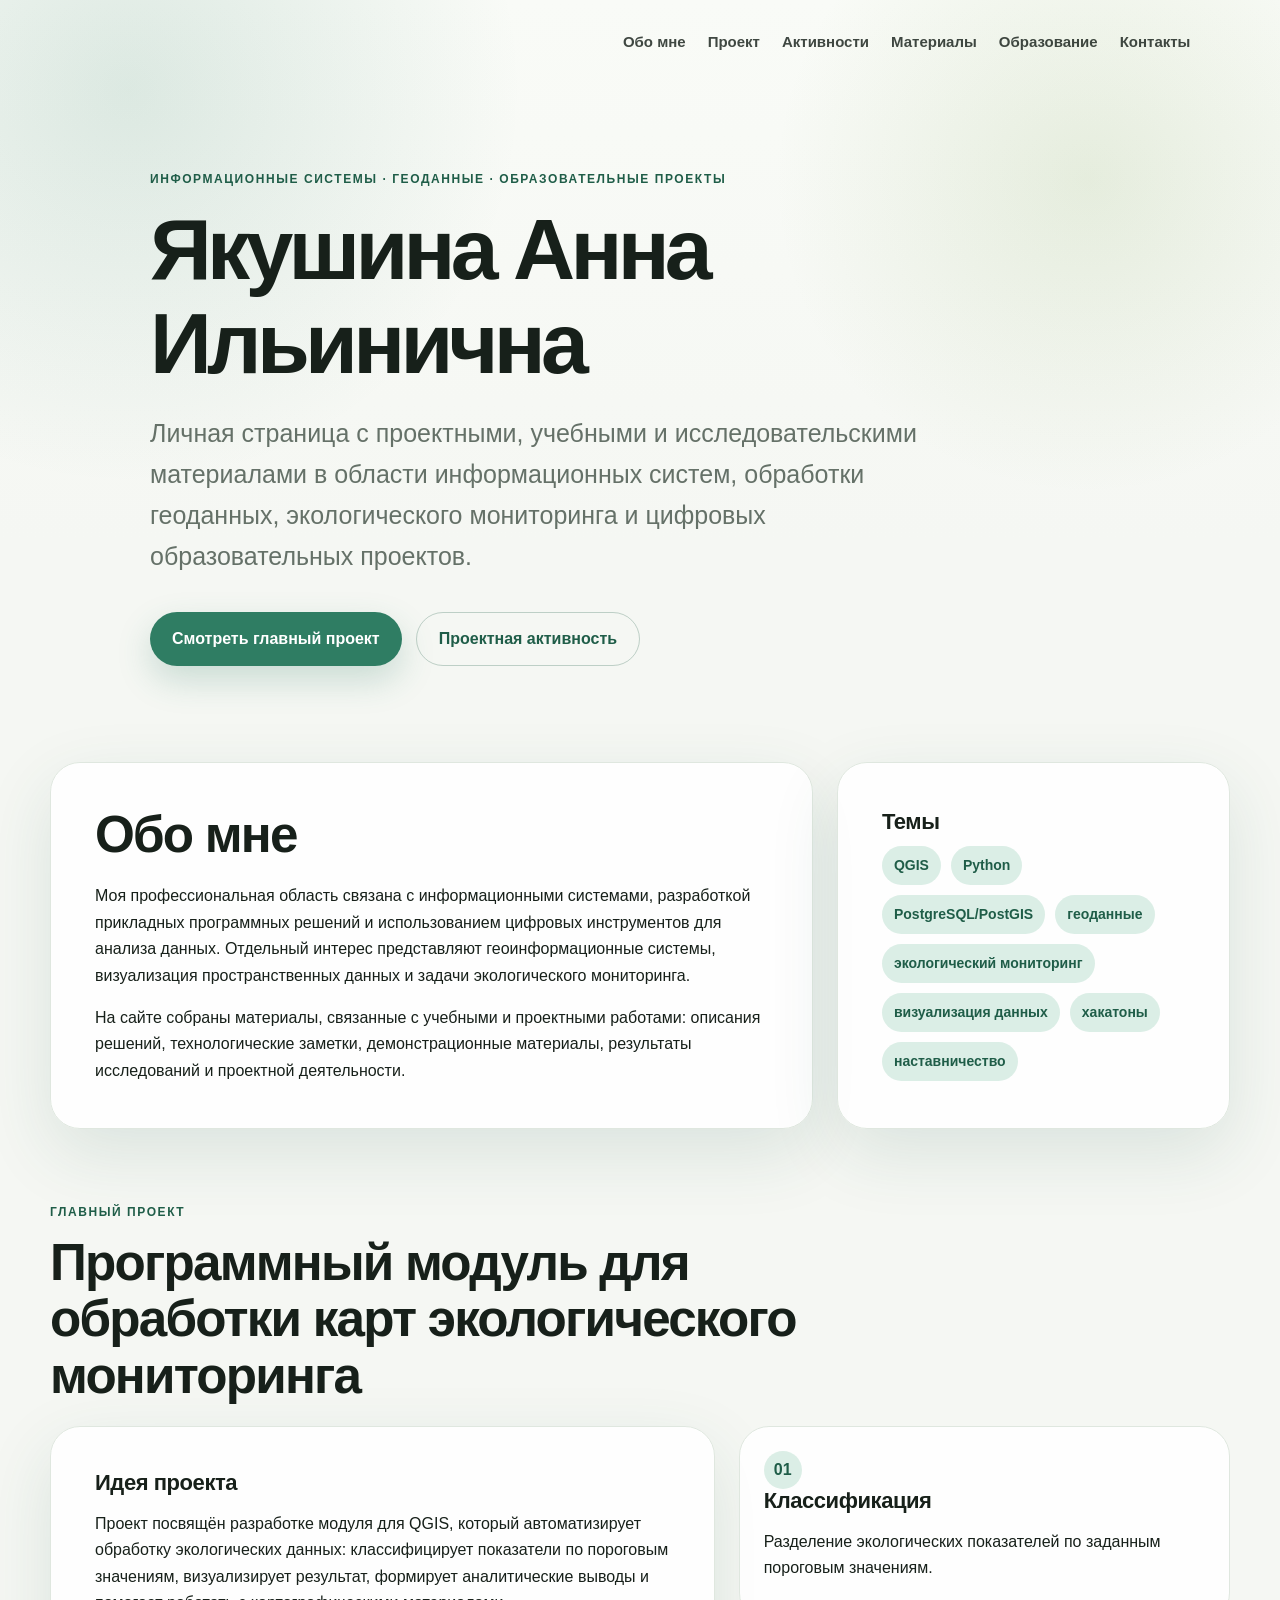
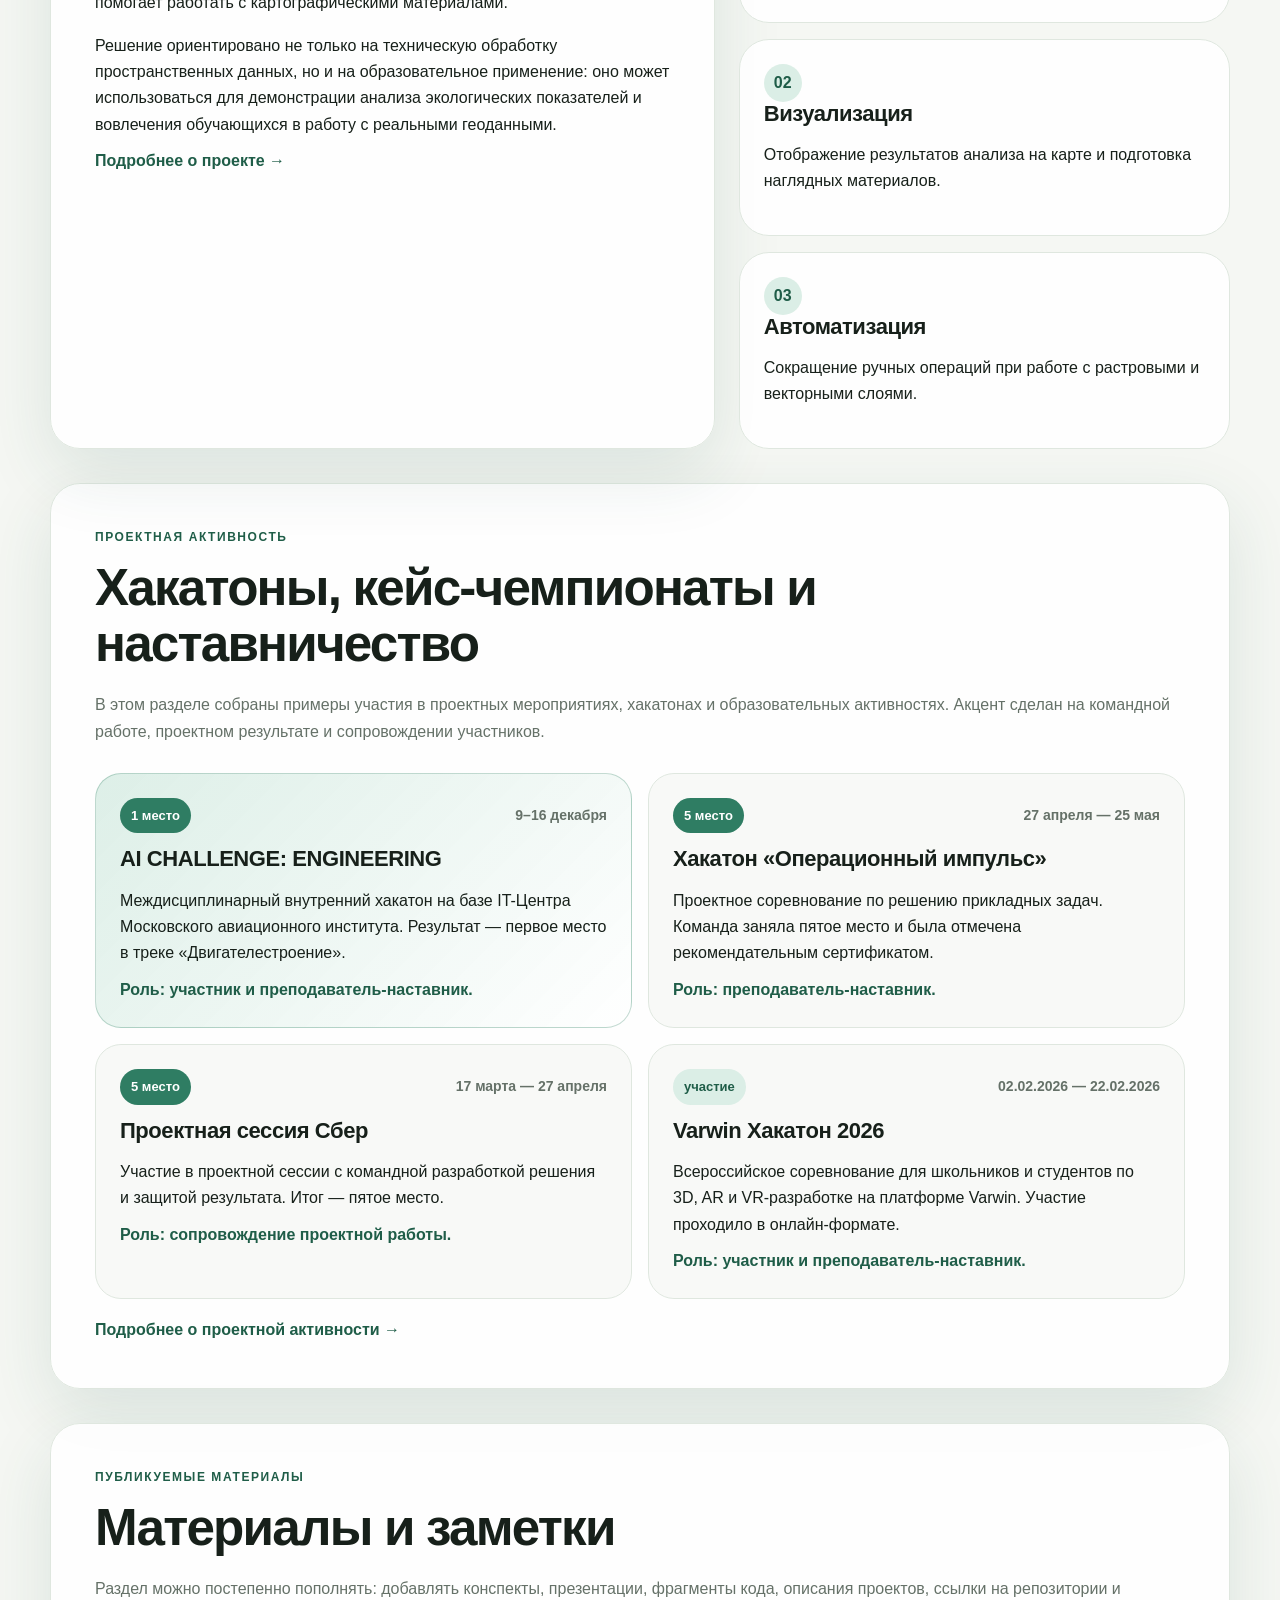
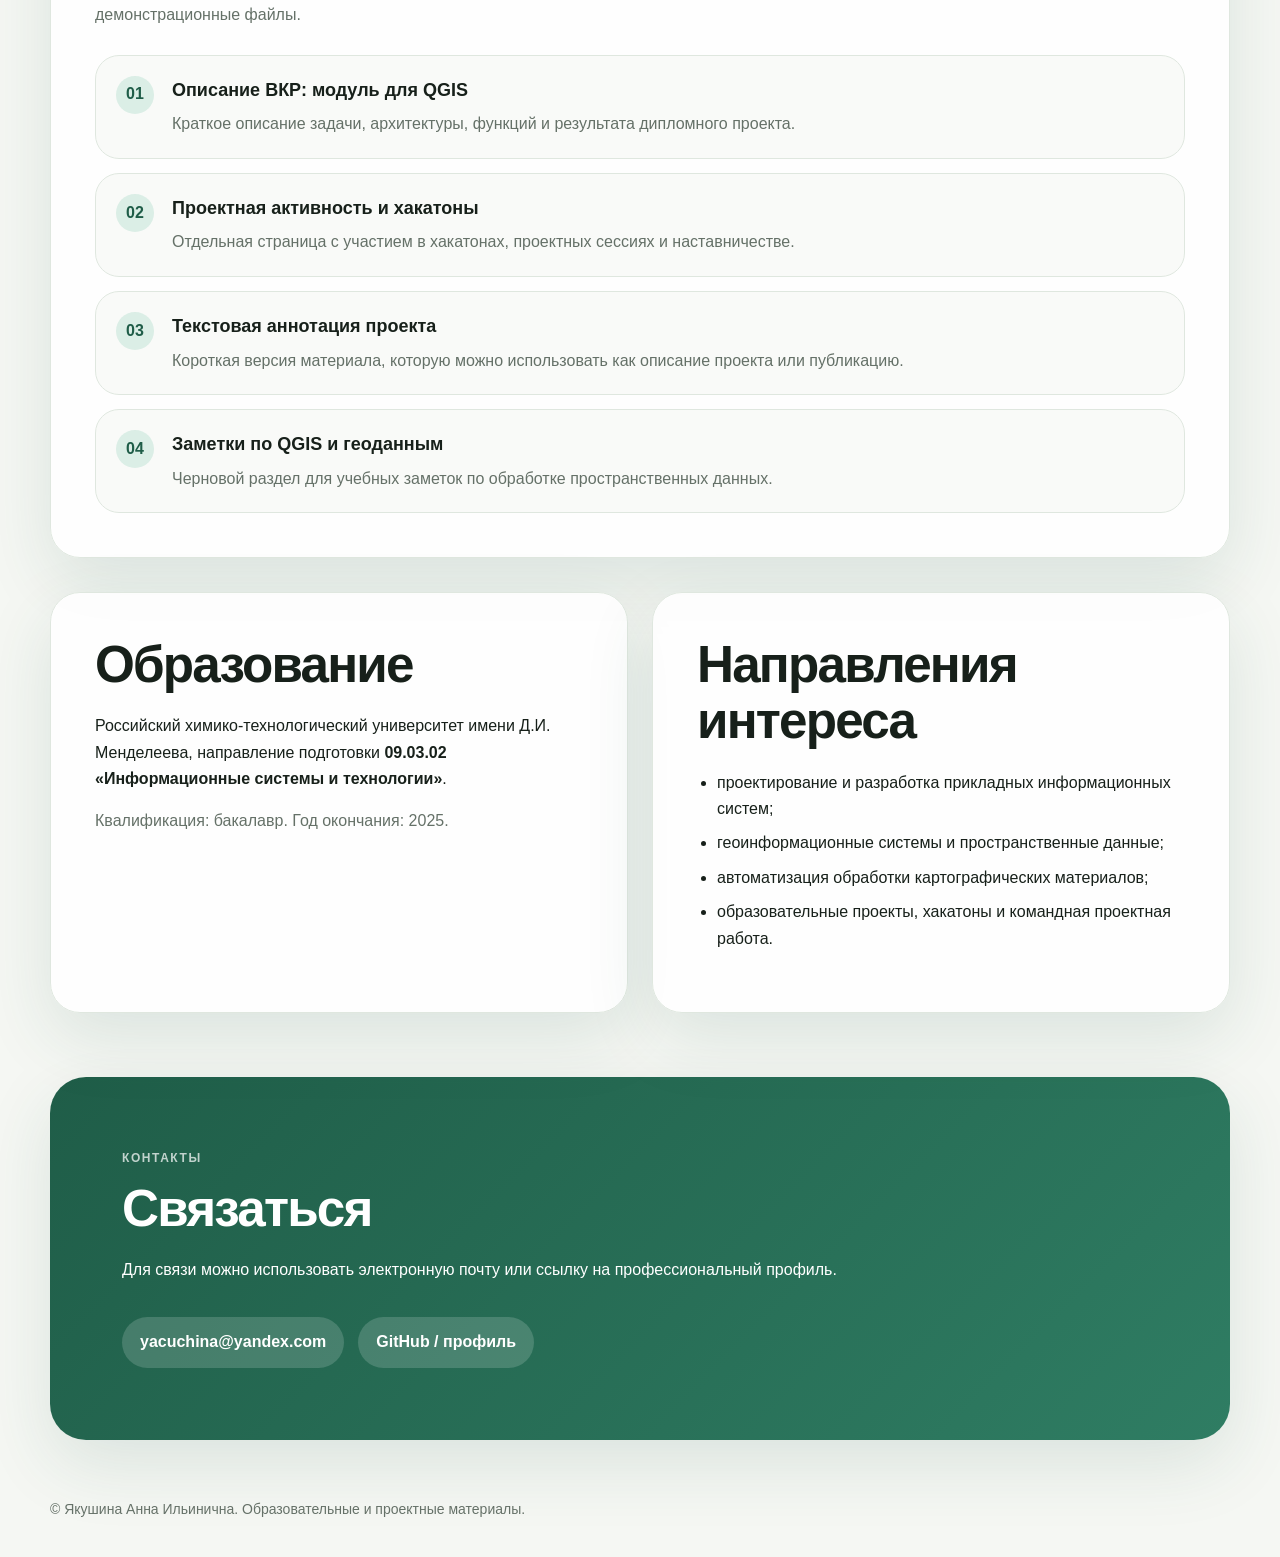
==== index.html @ 46ce4312 "Add files via upload" ====
<!DOCTYPE html>
<html lang="ru">
<head>
  <meta charset="UTF-8" />
  <meta name="viewport" content="width=device-width, initial-scale=1.0" />
  <title>Якушина Анна — образовательные и проектные материалы</title>
  <meta name="description" content="Личный сайт Якушиной Анны Ильиничны: материалы по информационным системам, геоданным, QGIS, экологическому мониторингу, проектной и образовательной деятельности." />
  <link rel="stylesheet" href="styles.css" />
</head>
<body>
  <header class="hero">
    <nav class="nav" aria-label="Навигация по сайту">
      <a href="#about">Обо мне</a>
      <a href="#project">Проект</a>
      <a href="#activities">Активности</a>
      <a href="#materials">Материалы</a>
      <a href="#education">Образование</a>
      <a href="#contacts">Контакты</a>
    </nav>

    <div class="hero-content">
      <p class="eyebrow">информационные системы · геоданные · образовательные проекты</p>
      <h1>Якушина Анна Ильинична</h1>
      <p class="subtitle">
        Личная страница с проектными, учебными и исследовательскими материалами в области информационных систем,
        обработки геоданных, экологического мониторинга и цифровых образовательных проектов.
      </p>
      <div class="hero-actions">
        <a class="button" href="#project">Смотреть главный проект</a>
        <a class="button secondary" href="#activities">Проектная активность</a>
      </div>
    </div>
  </header>

  <main>
    <section id="about" class="section intro-grid">
      <div class="card wide-card">
        <h2>Обо мне</h2>
        <p>
          Моя профессиональная область связана с информационными системами, разработкой прикладных программных
          решений и использованием цифровых инструментов для анализа данных. Отдельный интерес представляют
          геоинформационные системы, визуализация пространственных данных и задачи экологического мониторинга.
        </p>
        <p>
          На сайте собраны материалы, связанные с учебными и проектными работами: описания решений,
          технологические заметки, демонстрационные материалы, результаты исследований и проектной деятельности.
        </p>
      </div>

      <aside class="card profile-card" aria-label="Основные направления">
        <h3>Темы</h3>
        <div class="tag-cloud">
          <span>QGIS</span>
          <span>Python</span>
          <span>PostgreSQL/PostGIS</span>
          <span>геоданные</span>
          <span>экологический мониторинг</span>
          <span>визуализация данных</span>
          <span>хакатоны</span>
          <span>наставничество</span>
        </div>
      </aside>
    </section>

    <section id="project" class="section project-section">
      <div class="section-heading">
        <p class="eyebrow">главный проект</p>
        <h2>Программный модуль для обработки карт экологического мониторинга</h2>
      </div>

      <div class="project-layout">
        <article class="card project-card">
          <h3>Идея проекта</h3>
          <p>
            Проект посвящён разработке модуля для QGIS, который автоматизирует обработку экологических данных:
            классифицирует показатели по пороговым значениям, визуализирует результат, формирует аналитические
            выводы и помогает работать с картографическими материалами.
          </p>
          <p>
            Решение ориентировано не только на техническую обработку пространственных данных, но и на образовательное
            применение: оно может использоваться для демонстрации анализа экологических показателей и вовлечения
            обучающихся в работу с реальными геоданными.
          </p>
          <a class="text-link" href="vkr.html">Подробнее о проекте →</a>
        </article>

        <div class="feature-stack">
          <div class="feature-card">
            <span class="number">01</span>
            <h3>Классификация</h3>
            <p>Разделение экологических показателей по заданным пороговым значениям.</p>
          </div>
          <div class="feature-card">
            <span class="number">02</span>
            <h3>Визуализация</h3>
            <p>Отображение результатов анализа на карте и подготовка наглядных материалов.</p>
          </div>
          <div class="feature-card">
            <span class="number">03</span>
            <h3>Автоматизация</h3>
            <p>Сокращение ручных операций при работе с растровыми и векторными слоями.</p>
          </div>
        </div>
      </div>
    </section>

    <section id="activities" class="section card">
      <div class="section-heading compact">
        <p class="eyebrow">проектная активность</p>
        <h2>Хакатоны, кейс-чемпионаты и наставничество</h2>
      </div>
      <p class="muted">
        В этом разделе собраны примеры участия в проектных мероприятиях, хакатонах и образовательных активностях.
        Акцент сделан на командной работе, проектном результате и сопровождении участников.
      </p>

      <div class="achievements-grid">
        <article class="achievement-card highlight">
          <div class="achievement-topline">
            <span class="badge">1 место</span>
            <span class="date">9–16 декабря</span>
          </div>
          <h3>AI CHALLENGE: ENGINEERING</h3>
          <p>
            Междисциплинарный внутренний хакатон на базе IT-Центра Московского авиационного института.
            Результат — первое место в треке «Двигателестроение».
          </p>
          <p class="role">Роль: участник и преподаватель-наставник.</p>
        </article>

        <article class="achievement-card">
          <div class="achievement-topline">
            <span class="badge">5 место</span>
            <span class="date">27 апреля — 25 мая</span>
          </div>
          <h3>Хакатон «Операционный импульс»</h3>
          <p>
            Проектное соревнование по решению прикладных задач. Команда заняла пятое место и была отмечена
            рекомендательным сертификатом.
          </p>
          <p class="role">Роль: преподаватель-наставник.</p>
        </article>

        <article class="achievement-card">
          <div class="achievement-topline">
            <span class="badge">5 место</span>
            <span class="date">17 марта — 27 апреля</span>
          </div>
          <h3>Проектная сессия Сбер</h3>
          <p>
            Участие в проектной сессии с командной разработкой решения и защитой результата. Итог — пятое место.
          </p>
          <p class="role">Роль: сопровождение проектной работы.</p>
        </article>

        <article class="achievement-card">
          <div class="achievement-topline">
            <span class="badge neutral">участие</span>
            <span class="date">02.02.2026 — 22.02.2026</span>
          </div>
          <h3>Varwin Хакатон 2026</h3>
          <p>
            Всероссийское соревнование для школьников и студентов по 3D, AR и VR-разработке на платформе Varwin.
            Участие проходило в онлайн-формате.
          </p>
          <p class="role">Роль: участник и преподаватель-наставник.</p>
        </article>
      </div>

      <a class="text-link" href="activities.html">Подробнее о проектной активности →</a>
    </section>

    <section id="materials" class="section card">
      <div class="section-heading compact">
        <p class="eyebrow">публикуемые материалы</p>
        <h2>Материалы и заметки</h2>
      </div>
      <p class="muted">
        Раздел можно постепенно пополнять: добавлять конспекты, презентации, фрагменты кода, описания проектов,
        ссылки на репозитории и демонстрационные файлы.
      </p>

      <div class="materials-list">
        <a href="vkr.html" class="material">
          <span>01</span>
          <div>
            <strong>Описание ВКР: модуль для QGIS</strong>
            <p>Краткое описание задачи, архитектуры, функций и результата дипломного проекта.</p>
          </div>
        </a>

        <a href="activities.html" class="material">
          <span>02</span>
          <div>
            <strong>Проектная активность и хакатоны</strong>
            <p>Отдельная страница с участием в хакатонах, проектных сессиях и наставничестве.</p>
          </div>
        </a>

        <a href="materials/vkr-summary.md" class="material">
          <span>03</span>
          <div>
            <strong>Текстовая аннотация проекта</strong>
            <p>Короткая версия материала, которую можно использовать как описание проекта или публикацию.</p>
          </div>
        </a>

        <a href="materials/qgis-notes.md" class="material">
          <span>04</span>
          <div>
            <strong>Заметки по QGIS и геоданным</strong>
            <p>Черновой раздел для учебных заметок по обработке пространственных данных.</p>
          </div>
        </a>
      </div>
    </section>

    <section id="education" class="section split-section">
      <div class="card">
        <h2>Образование</h2>
        <p>
          Российский химико-технологический университет имени Д.И. Менделеева, направление подготовки
          <strong>09.03.02 «Информационные системы и технологии»</strong>.
        </p>
        <p class="muted">Квалификация: бакалавр. Год окончания: 2025.</p>
      </div>

      <div class="card">
        <h2>Направления интереса</h2>
        <ul class="clean-list">
          <li>проектирование и разработка прикладных информационных систем;</li>
          <li>геоинформационные системы и пространственные данные;</li>
          <li>автоматизация обработки картографических материалов;</li>
          <li>образовательные проекты, хакатоны и командная проектная работа.</li>
        </ul>
      </div>
    </section>

    <section id="contacts" class="section contact-card">
      <p class="eyebrow">контакты</p>
      <h2>Связаться</h2>
      <p>
        Для связи можно использовать электронную почту или ссылку на профессиональный профиль.
      </p>
      <div class="contact-links">
        <a href="mailto:yacuchina@yandex.com">yacuchina@yandex.com</a>
        <a href="https://github.com/AnnaYakushina1328">GitHub / профиль</a>
      </div>
    </section>
  </main>

  <footer class="footer">
    <p>© Якушина Анна Ильинична. Образовательные и проектные материалы.</p>
  </footer>
</body>
</html>
---- styles.css ----
:root {
  --bg: #f5f7f3;
  --card: #ffffff;
  --text: #17201a;
  --muted: #657168;
  --accent: #2f7d63;
  --accent-dark: #1f5d48;
  --accent-soft: #dbeee6;
  --line: #dfe7df;
  --shadow: 0 24px 70px rgba(31, 93, 72, 0.12);
}

* { box-sizing: border-box; }

html { scroll-behavior: smooth; }

body {
  margin: 0;
  font-family: Inter, Arial, sans-serif;
  background: var(--bg);
  color: var(--text);
  line-height: 1.65;
}

body::before {
  content: "";
  position: fixed;
  inset: 0;
  z-index: -1;
  background:
    radial-gradient(circle at 10% 10%, rgba(47, 125, 99, 0.14), transparent 28%),
    radial-gradient(circle at 85% 20%, rgba(134, 170, 95, 0.16), transparent 24%),
    linear-gradient(180deg, #f9fbf7 0%, var(--bg) 60%);
}

.nav {
  display: flex;
  justify-content: flex-end;
  flex-wrap: wrap;
  gap: 10px 22px;
  max-width: 1180px;
  margin: 0 auto;
}

.nav a {
  color: var(--text);
  text-decoration: none;
  font-weight: 700;
  font-size: 15px;
  opacity: 0.82;
}

.nav a:hover { color: var(--accent-dark); opacity: 1; }

.hero,
.page-header {
  padding: 30px 7vw 96px;
  min-height: 560px;
}

.hero-content,
.page-title {
  max-width: 980px;
  margin: 115px auto 0;
}

.eyebrow {
  margin: 0 0 12px;
  color: var(--accent-dark);
  text-transform: uppercase;
  letter-spacing: 0.13em;
  font-size: 12px;
  font-weight: 800;
}

h1,
h2,
h3 { line-height: 1.1; }

h1 {
  margin: 0 0 22px;
  font-size: clamp(42px, 7vw, 86px);
  letter-spacing: -0.055em;
}

h2 {
  margin: 0 0 20px;
  font-size: clamp(30px, 4vw, 52px);
  letter-spacing: -0.035em;
}

h3 {
  margin: 0 0 12px;
  font-size: 22px;
  letter-spacing: -0.02em;
}

.subtitle {
  max-width: 820px;
  margin: 0;
  color: var(--muted);
  font-size: clamp(19px, 2.1vw, 25px);
}

.hero-actions,
.contact-links {
  display: flex;
  flex-wrap: wrap;
  gap: 14px;
  margin-top: 34px;
}

.button {
  display: inline-flex;
  align-items: center;
  justify-content: center;
  padding: 13px 22px;
  border-radius: 999px;
  background: var(--accent);
  color: white;
  text-decoration: none;
  font-weight: 800;
  box-shadow: 0 14px 34px rgba(47, 125, 99, 0.22);
}

.button.secondary {
  background: transparent;
  color: var(--accent-dark);
  border: 1px solid rgba(31, 93, 72, 0.26);
  box-shadow: none;
}

.text-link {
  display: inline-block;
  margin-top: 10px;
  color: var(--accent-dark);
  font-weight: 800;
  text-decoration: none;
}

.text-link:hover { text-decoration: underline; }

.section {
  width: min(1180px, calc(100% - 40px));
  margin: 0 auto 34px;
}

.card,
.feature-card,
.mini-note {
  background: rgba(255, 255, 255, 0.86);
  border: 1px solid var(--line);
  border-radius: 30px;
  box-shadow: var(--shadow);
}

.card { padding: clamp(24px, 4vw, 44px); }

.intro-grid,
.project-layout,
.split-section,
.article-layout {
  display: grid;
  gap: 24px;
}

.intro-grid { grid-template-columns: 1.65fr 0.85fr; }
.project-layout { grid-template-columns: 1.15fr 0.85fr; align-items: stretch; }
.split-section { grid-template-columns: repeat(2, minmax(0, 1fr)); }
.article-layout { grid-template-columns: minmax(0, 1fr) 330px; align-items: start; }

.wide-card p:last-child,
.project-card p:last-of-type,
.article-card p:last-child { margin-bottom: 0; }

.profile-card {
  display: flex;
  flex-direction: column;
  justify-content: center;
}

.tag-cloud {
  display: flex;
  flex-wrap: wrap;
  gap: 10px;
}

.tag-cloud span {
  padding: 8px 12px;
  border-radius: 999px;
  background: var(--accent-soft);
  color: var(--accent-dark);
  font-weight: 800;
  font-size: 14px;
}

.section-heading { max-width: 900px; margin-bottom: 22px; }
.section-heading.compact { margin-bottom: 6px; }

.project-section { padding-top: 40px; }
.project-card { min-height: 100%; }

.feature-stack {
  display: grid;
  gap: 16px;
}

.feature-card {
  padding: 24px;
  box-shadow: none;
}

.feature-card .number,
.material span {
  display: inline-flex;
  align-items: center;
  justify-content: center;
  width: 38px;
  height: 38px;
  border-radius: 50%;
  background: var(--accent-soft);
  color: var(--accent-dark);
  font-weight: 900;
  flex: 0 0 auto;
}

.grid { display: grid; gap: 18px; }
.grid.two { grid-template-columns: repeat(2, minmax(0, 1fr)); }
.grid.three { grid-template-columns: repeat(3, minmax(0, 1fr)); }

.materials-list {
  display: grid;
  gap: 14px;
  margin-top: 26px;
}

.material {
  display: flex;
  gap: 18px;
  padding: 20px;
  border: 1px solid var(--line);
  border-radius: 24px;
  color: var(--text);
  text-decoration: none;
  background: rgba(245, 247, 243, 0.6);
}

.material:hover {
  border-color: rgba(47, 125, 99, 0.35);
  transform: translateY(-1px);
}

.material strong { font-size: 18px; }
.material p { margin: 6px 0 0; color: var(--muted); }

.muted { color: var(--muted); }

.clean-list { padding-left: 20px; }
.clean-list li { margin-bottom: 8px; }

.contact-card {
  margin-top: 64px;
  padding: clamp(34px, 6vw, 72px);
  border-radius: 36px;
  background: linear-gradient(135deg, var(--accent-dark), #2f7d63);
  color: white;
  box-shadow: var(--shadow);
}

.contact-card .eyebrow,
.contact-card .muted { color: rgba(255, 255, 255, 0.72); }
.contact-card p { max-width: 760px; }

.contact-links a {
  padding: 12px 18px;
  border-radius: 999px;
  background: rgba(255, 255, 255, 0.16);
  color: white;
  text-decoration: none;
  font-weight: 800;
}

.page-header { min-height: 480px; }
.page-title { margin-top: 100px; }
.article-card h2 { margin-top: 38px; }
.article-card h2:first-child { margin-top: 0; }
.article-card li { margin-bottom: 8px; }

.article-grid { margin: 22px 0 10px; }
.mini-note { padding: 22px; box-shadow: none; }
.mini-note p { margin-bottom: 0; color: var(--muted); }

.sticky-card {
  position: sticky;
  top: 22px;
  box-shadow: none;
}

.facts {
  display: grid;
  gap: 14px;
  margin: 0;
}

.facts dt {
  color: var(--muted);
  font-size: 13px;
  text-transform: uppercase;
  letter-spacing: 0.1em;
  font-weight: 900;
}

.facts dd {
  margin: -8px 0 0;
  font-weight: 700;
}

.footer {
  width: min(1180px, calc(100% - 40px));
  margin: 58px auto 36px;
  color: var(--muted);
  font-size: 14px;
}

@media (max-width: 900px) {
  .intro-grid,
  .project-layout,
  .split-section,
  .article-layout,
  .achievements-grid,
  .grid.two,
  .grid.three {
    grid-template-columns: 1fr;
  }

  .hero,
  .page-header { padding-top: 24px; min-height: auto; }
  .hero-content,
  .page-title { margin-top: 72px; }
  .nav { justify-content: flex-start; }
  .sticky-card { position: static; }
}

@media (max-width: 560px) {
  .section { width: min(100% - 24px, 1180px); }
  .hero,
  .page-header { padding-left: 18px; padding-right: 18px; }
  .card { border-radius: 24px; }
  .material { flex-direction: column; }
}


.achievements-grid {
  display: grid;
  grid-template-columns: repeat(2, minmax(0, 1fr));
  gap: 16px;
  margin: 28px 0 8px;
}

.achievement-card {
  padding: 24px;
  border: 1px solid var(--line);
  border-radius: 26px;
  background: rgba(245, 247, 243, 0.68);
}

.achievement-card.highlight {
  background: linear-gradient(135deg, rgba(219, 238, 230, 0.95), rgba(255, 255, 255, 0.86));
  border-color: rgba(47, 125, 99, 0.28);
}

.achievement-topline {
  display: flex;
  align-items: center;
  justify-content: space-between;
  gap: 12px;
  margin-bottom: 14px;
}

.badge {
  display: inline-flex;
  align-items: center;
  justify-content: center;
  padding: 7px 11px;
  border-radius: 999px;
  background: var(--accent);
  color: #fff;
  font-size: 13px;
  font-weight: 900;
  white-space: nowrap;
}

.badge.neutral {
  background: var(--accent-soft);
  color: var(--accent-dark);
}

.date {
  color: var(--muted);
  font-size: 14px;
  font-weight: 800;
  text-align: right;
}

.achievement-card p { margin-bottom: 10px; }
.achievement-card .role {
  margin: 0;
  color: var(--accent-dark);
  font-weight: 800;
}

.timeline {
  display: grid;
  gap: 26px;
  margin: 34px 0 10px;
}

.timeline-item {
  display: grid;
  grid-template-columns: 34px minmax(0, 1fr);
  gap: 18px;
}

.timeline-marker {
  position: relative;
  width: 18px;
  height: 18px;
  margin: 7px auto 0;
  border-radius: 50%;
  background: var(--accent);
  box-shadow: 0 0 0 8px var(--accent-soft);
}

.timeline-item:not(:last-child) .timeline-marker::after {
  content: "";
  position: absolute;
  left: 50%;
  top: 25px;
  width: 2px;
  height: calc(100% + 124px);
  transform: translateX(-50%);
  background: var(--line);
}

.timeline-content {
  padding-bottom: 8px;
}

.timeline-content h2 {
  font-size: clamp(24px, 3vw, 36px);
  margin-bottom: 12px;
}
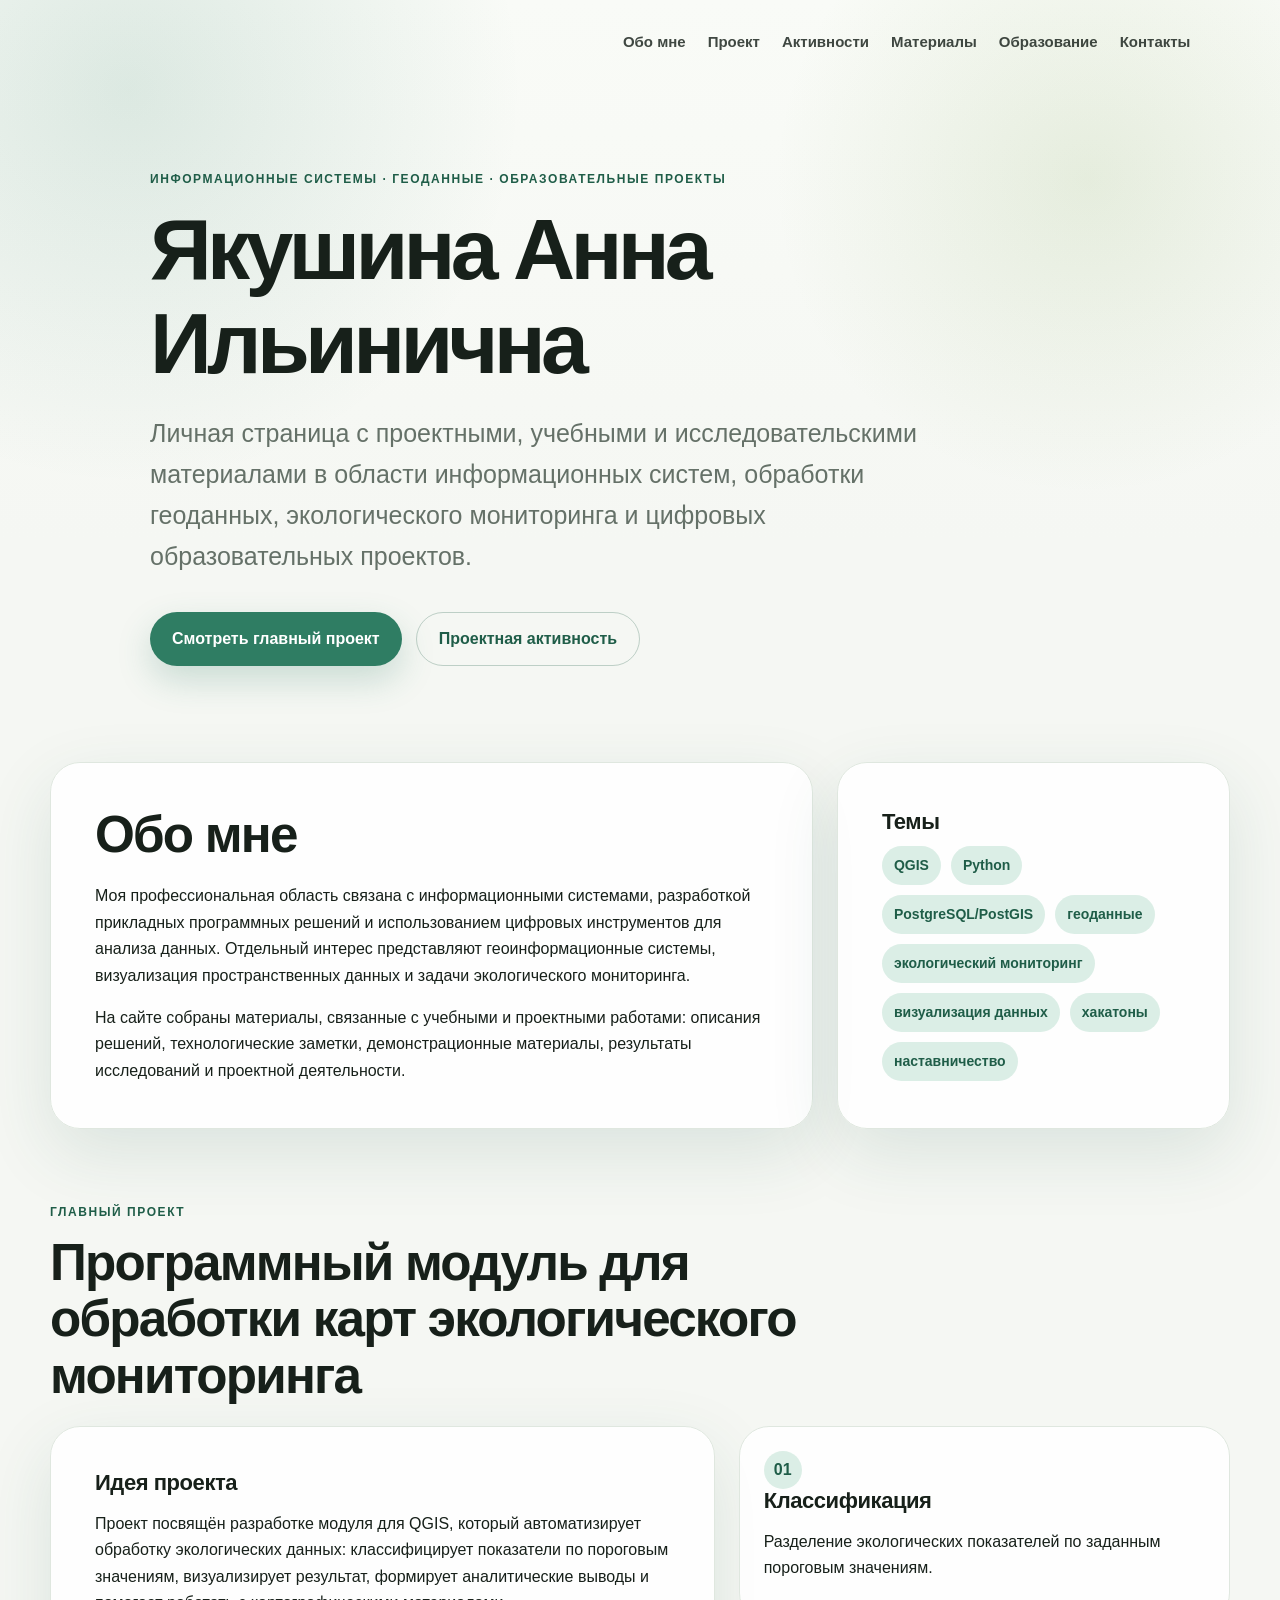
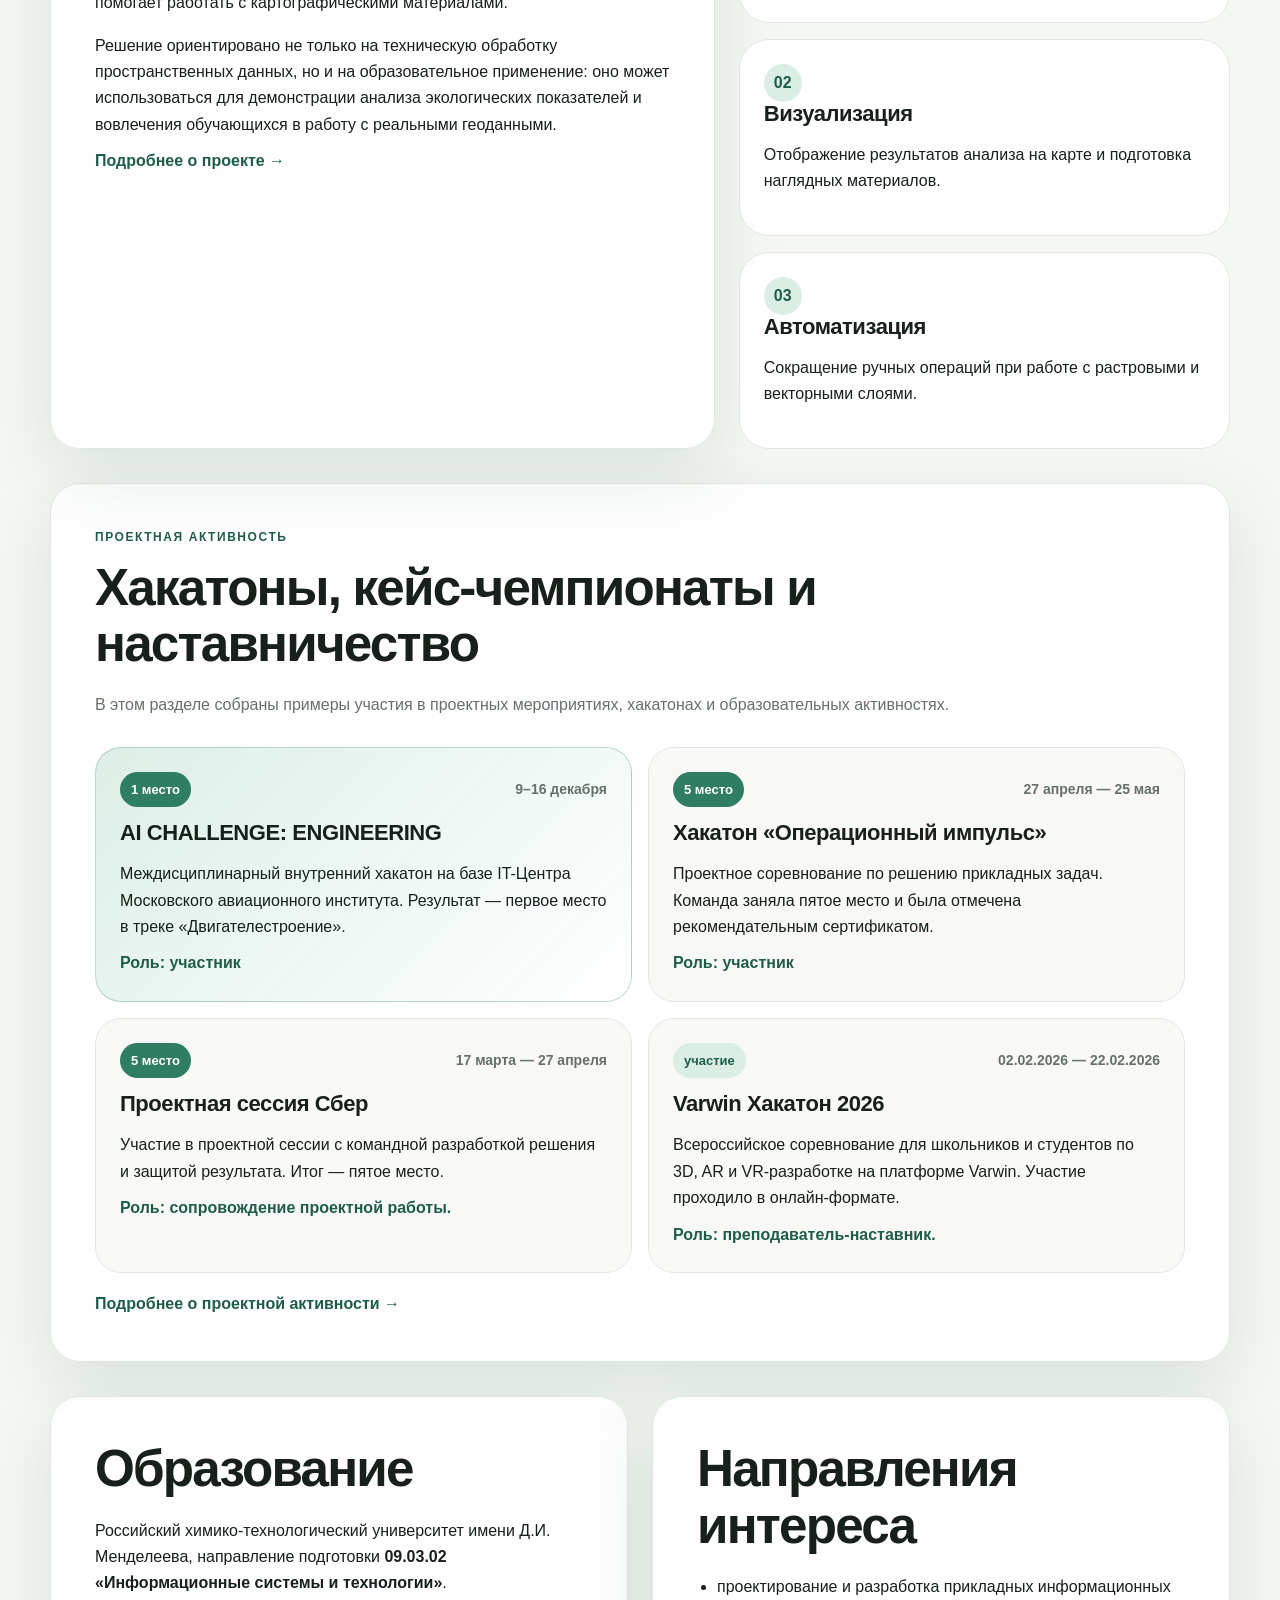
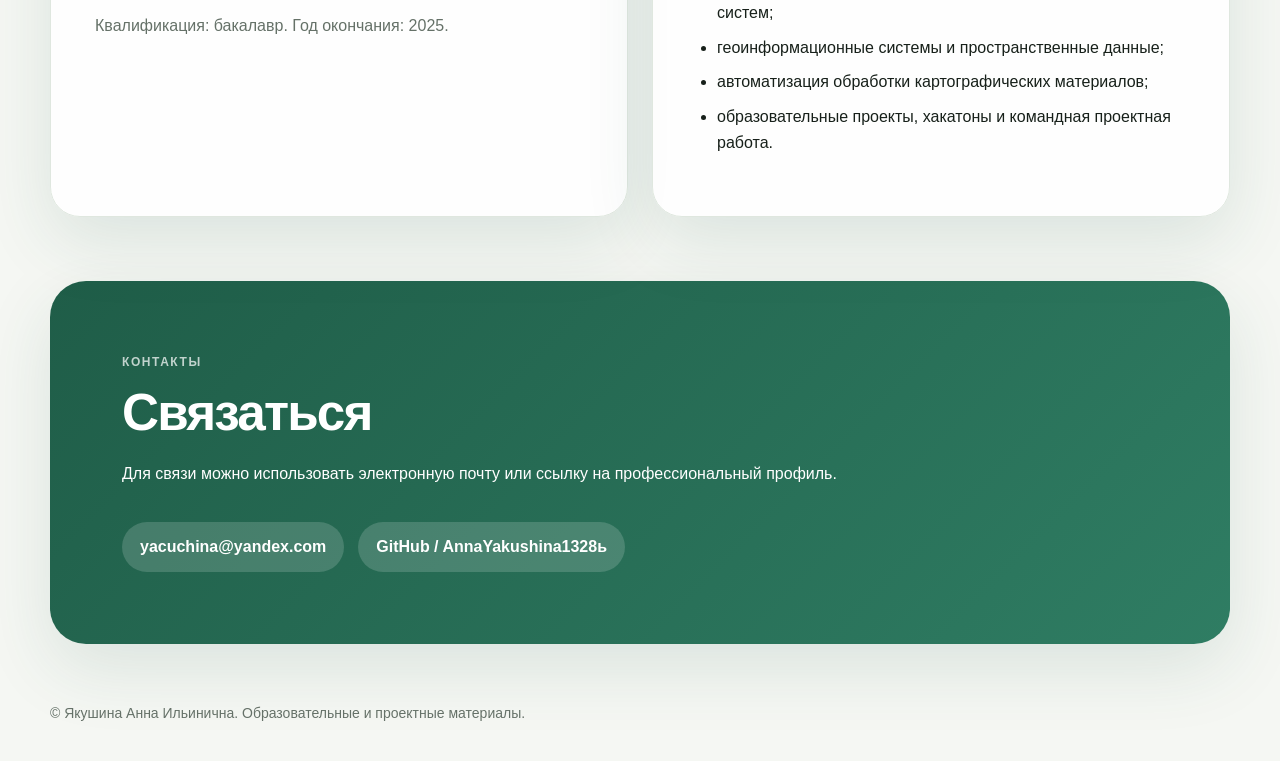
==== commit d622c112: "Update index.html" ====
--- a/index.html
+++ b/index.html
@@ -111,7 +111,6 @@
       </div>
       <p class="muted">
         В этом разделе собраны примеры участия в проектных мероприятиях, хакатонах и образовательных активностях.
-        Акцент сделан на командной работе, проектном результате и сопровождении участников.
       </p>
 
       <div class="achievements-grid">
@@ -125,7 +124,7 @@
             Междисциплинарный внутренний хакатон на базе IT-Центра Московского авиационного института.
             Результат — первое место в треке «Двигателестроение».
           </p>
-          <p class="role">Роль: участник и преподаватель-наставник.</p>
+          <p class="role">Роль: участник</p>
         </article>
 
         <article class="achievement-card">
@@ -138,7 +137,7 @@
             Проектное соревнование по решению прикладных задач. Команда заняла пятое место и была отмечена
             рекомендательным сертификатом.
           </p>
-          <p class="role">Роль: преподаватель-наставник.</p>
+          <p class="role">Роль: участник</p>
         </article>
 
         <article class="achievement-card">
@@ -163,56 +162,11 @@
             Всероссийское соревнование для школьников и студентов по 3D, AR и VR-разработке на платформе Varwin.
             Участие проходило в онлайн-формате.
           </p>
-          <p class="role">Роль: участник и преподаватель-наставник.</p>
+          <p class="role">Роль: преподаватель-наставник.</p>
         </article>
       </div>
 
       <a class="text-link" href="activities.html">Подробнее о проектной активности →</a>
-    </section>
-
-    <section id="materials" class="section card">
-      <div class="section-heading compact">
-        <p class="eyebrow">публикуемые материалы</p>
-        <h2>Материалы и заметки</h2>
-      </div>
-      <p class="muted">
-        Раздел можно постепенно пополнять: добавлять конспекты, презентации, фрагменты кода, описания проектов,
-        ссылки на репозитории и демонстрационные файлы.
-      </p>
-
-      <div class="materials-list">
-        <a href="vkr.html" class="material">
-          <span>01</span>
-          <div>
-            <strong>Описание ВКР: модуль для QGIS</strong>
-            <p>Краткое описание задачи, архитектуры, функций и результата дипломного проекта.</p>
-          </div>
-        </a>
-
-        <a href="activities.html" class="material">
-          <span>02</span>
-          <div>
-            <strong>Проектная активность и хакатоны</strong>
-            <p>Отдельная страница с участием в хакатонах, проектных сессиях и наставничестве.</p>
-          </div>
-        </a>
-
-        <a href="materials/vkr-summary.md" class="material">
-          <span>03</span>
-          <div>
-            <strong>Текстовая аннотация проекта</strong>
-            <p>Короткая версия материала, которую можно использовать как описание проекта или публикацию.</p>
-          </div>
-        </a>
-
-        <a href="materials/qgis-notes.md" class="material">
-          <span>04</span>
-          <div>
-            <strong>Заметки по QGIS и геоданным</strong>
-            <p>Черновой раздел для учебных заметок по обработке пространственных данных.</p>
-          </div>
-        </a>
-      </div>
     </section>
 
     <section id="education" class="section split-section">
@@ -244,7 +198,7 @@
       </p>
       <div class="contact-links">
         <a href="mailto:yacuchina@yandex.com">yacuchina@yandex.com</a>
-        <a href="https://github.com/AnnaYakushina1328">GitHub / профиль</a>
+        <a href="https://github.com/AnnaYakushina1328">GitHub / AnnaYakushina1328ь</a>
       </div>
     </section>
   </main>
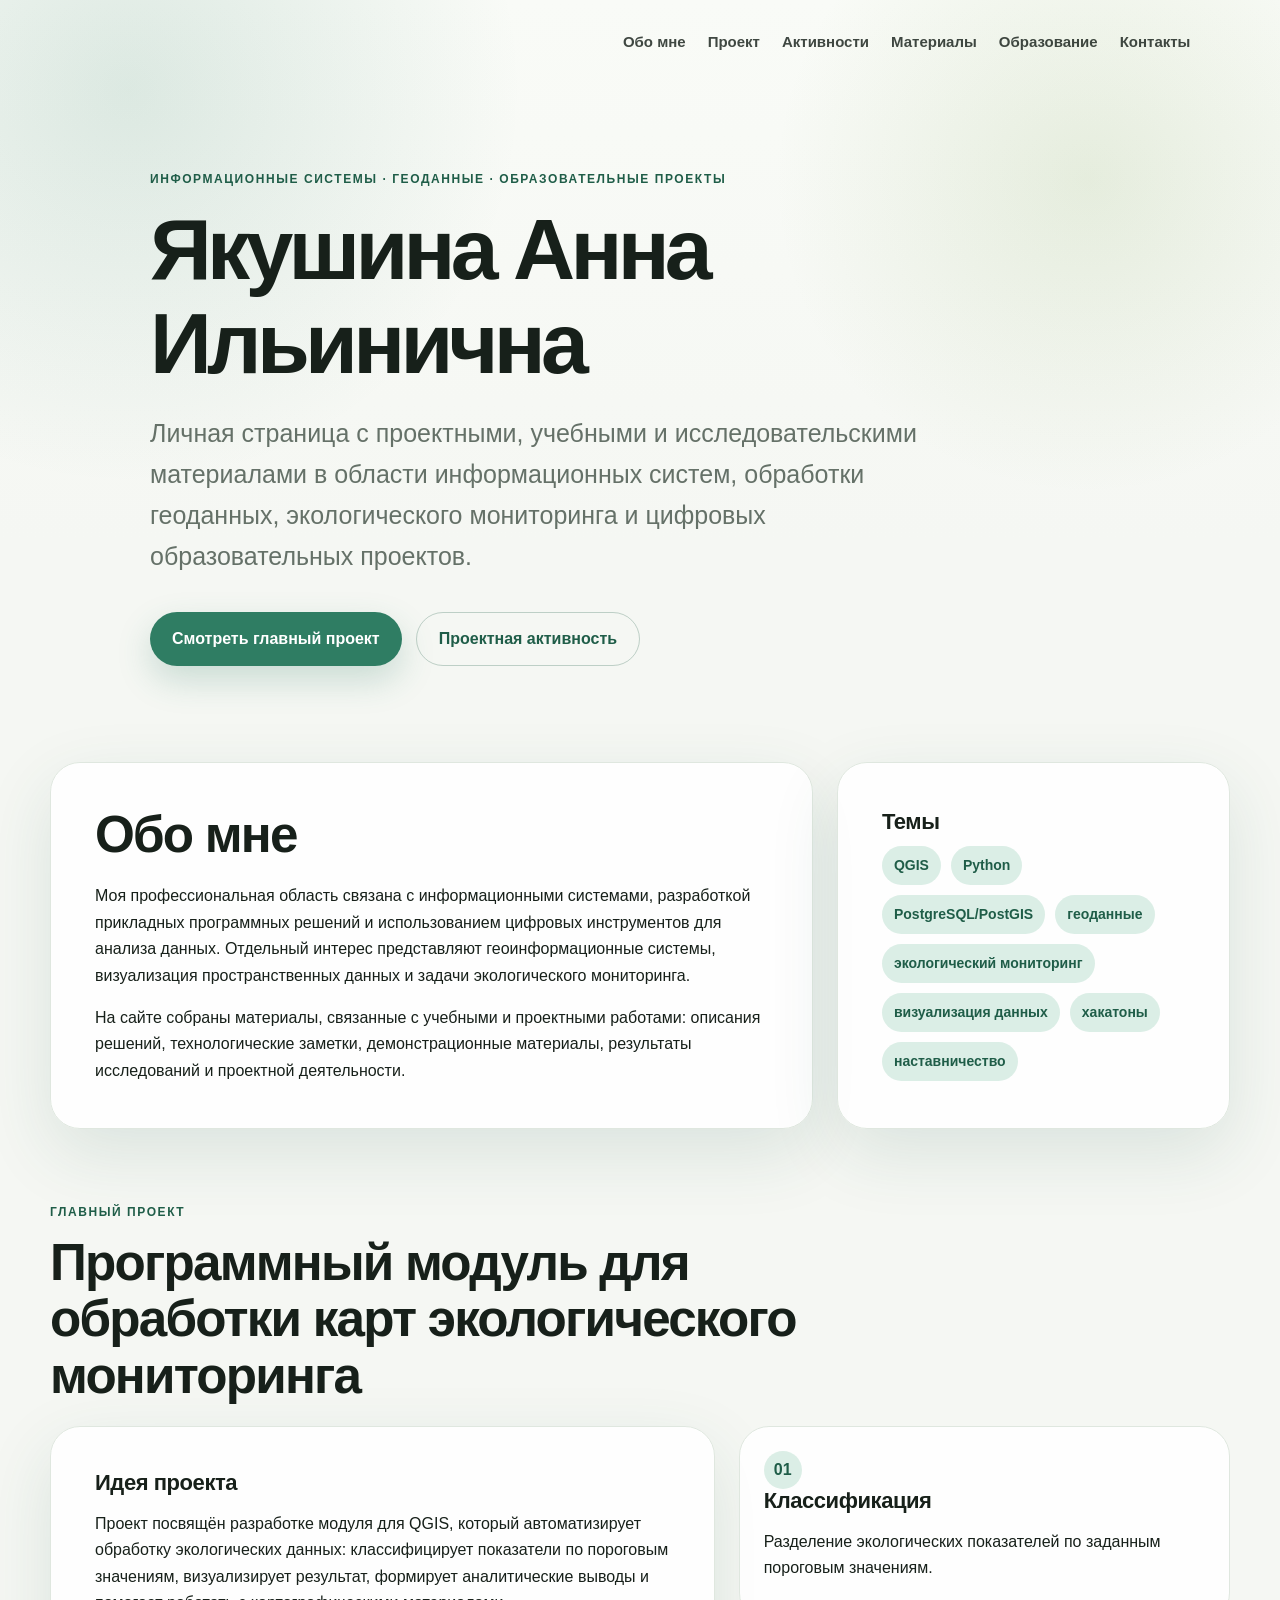
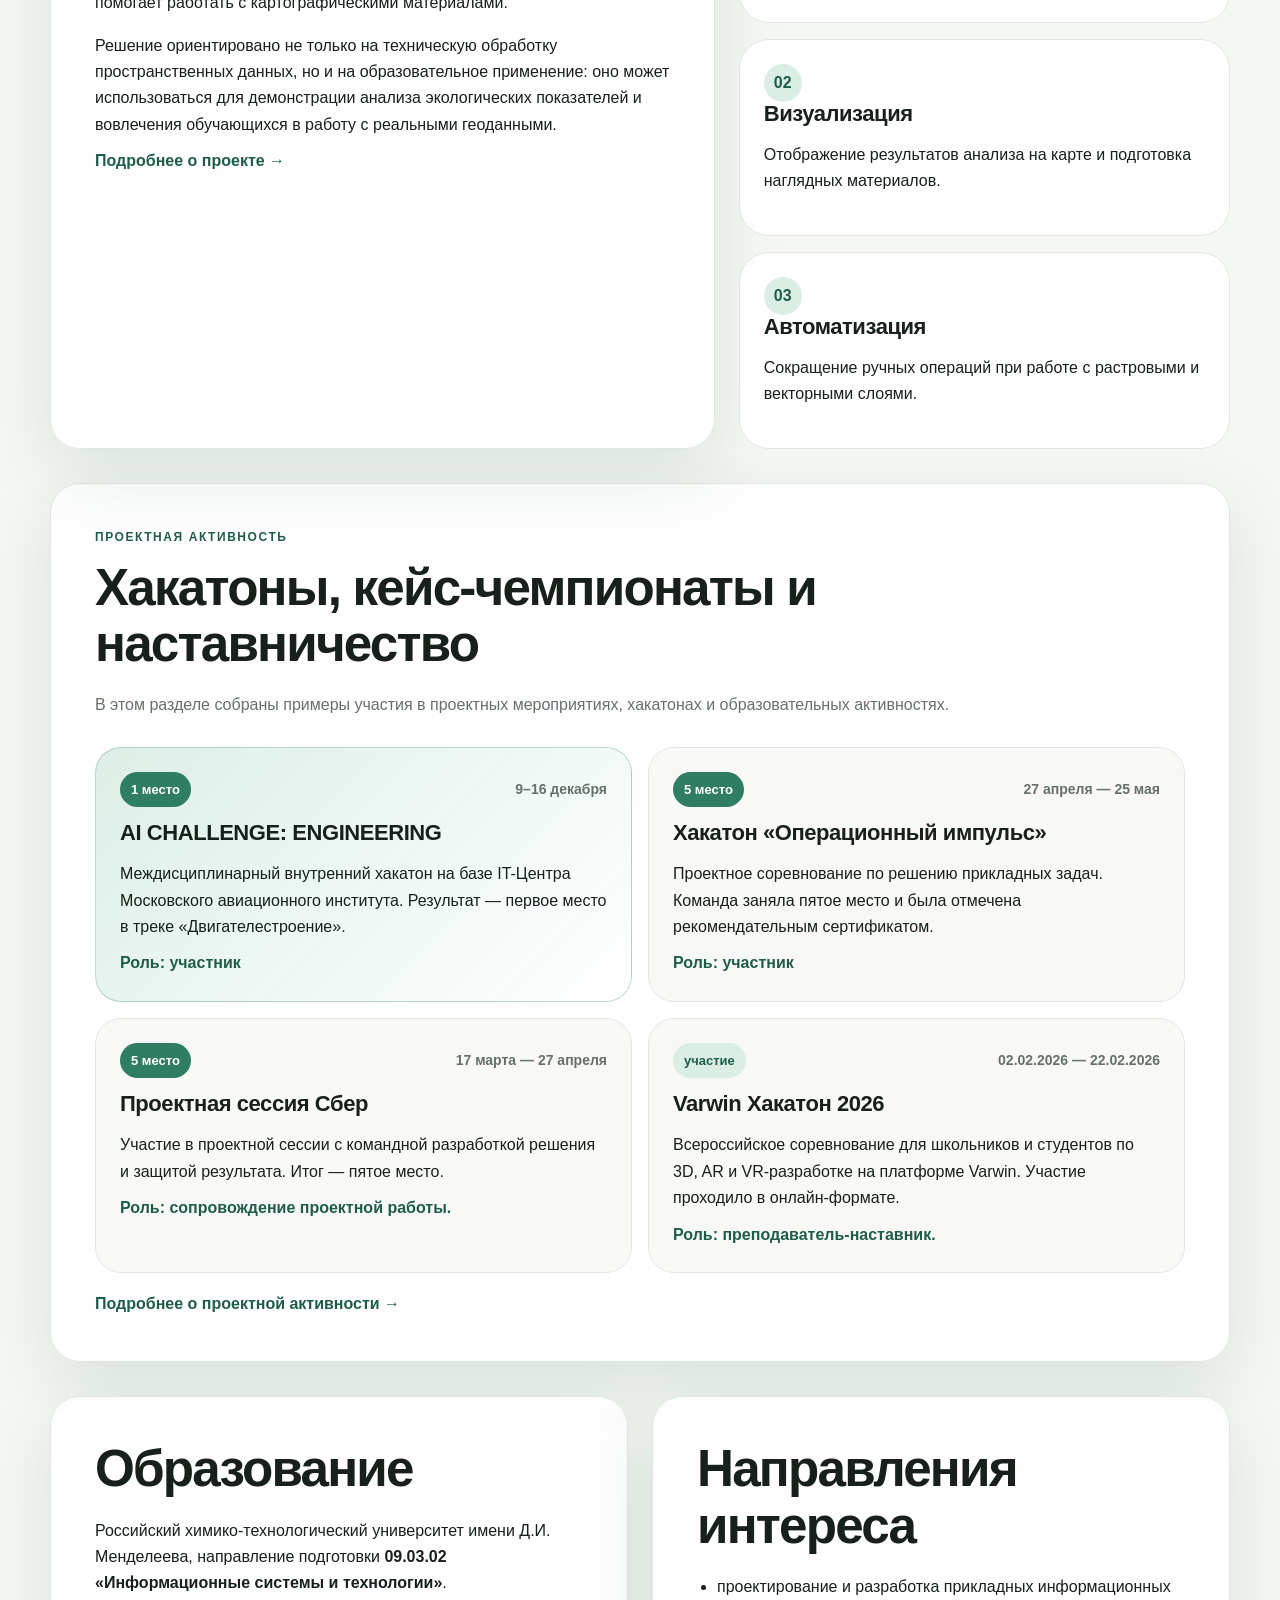
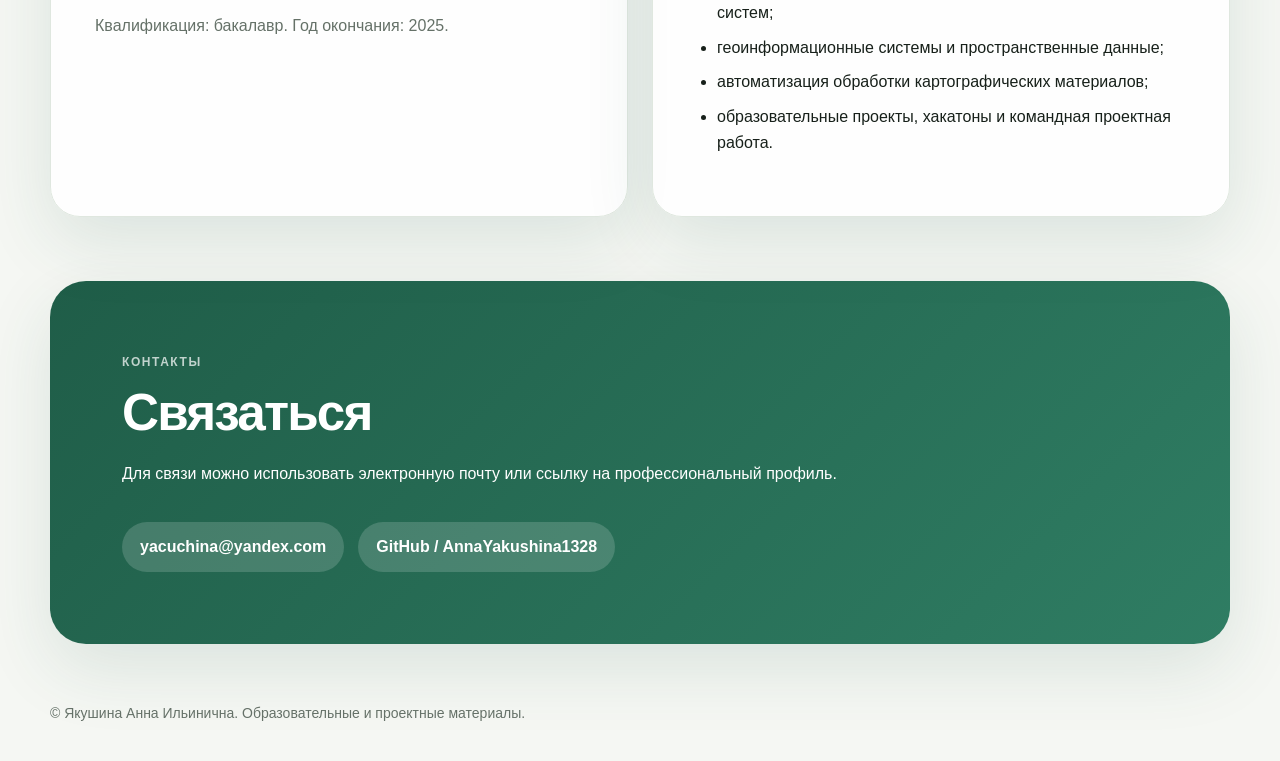
==== commit 9692b02c: "Update index.html" ====
--- a/index.html
+++ b/index.html
@@ -198,7 +198,7 @@
       </p>
       <div class="contact-links">
         <a href="mailto:yacuchina@yandex.com">yacuchina@yandex.com</a>
-        <a href="https://github.com/AnnaYakushina1328">GitHub / AnnaYakushina1328ь</a>
+        <a href="https://github.com/AnnaYakushina1328">GitHub / AnnaYakushina1328</a>
       </div>
     </section>
   </main>
